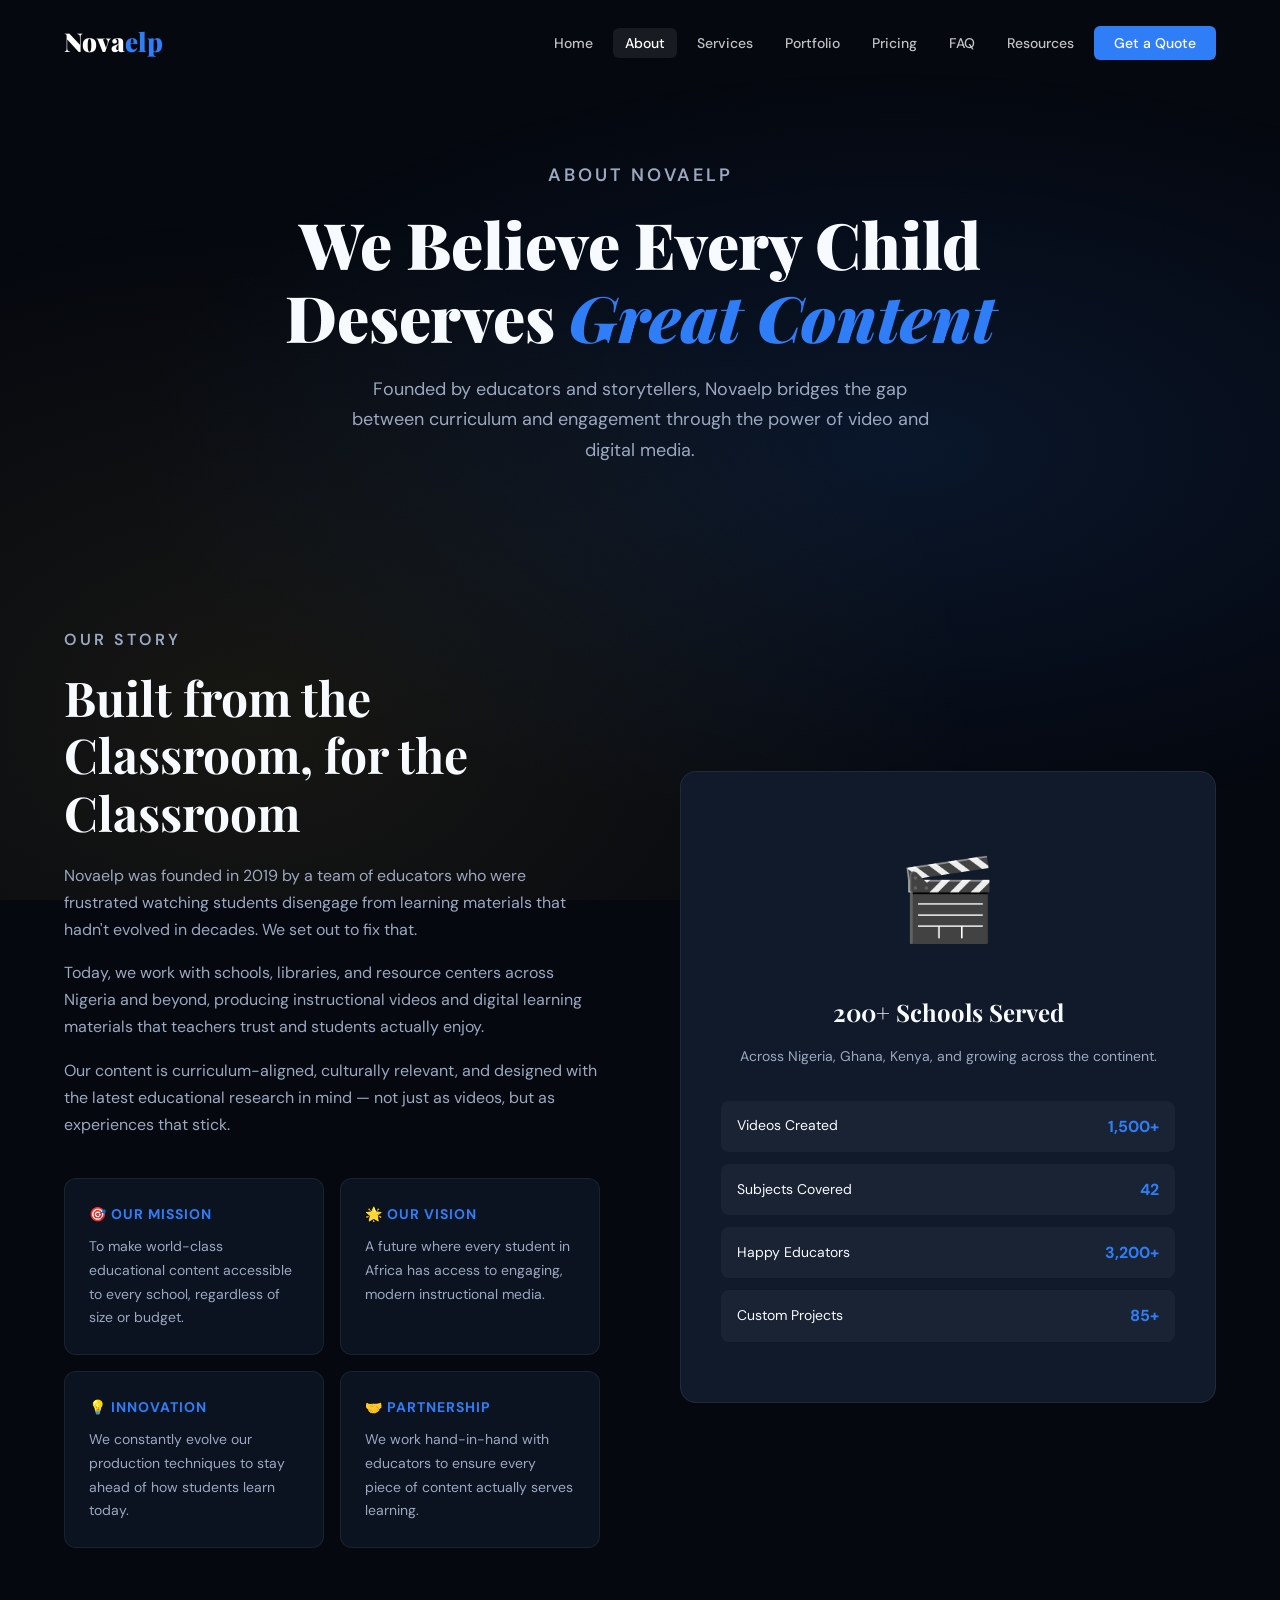
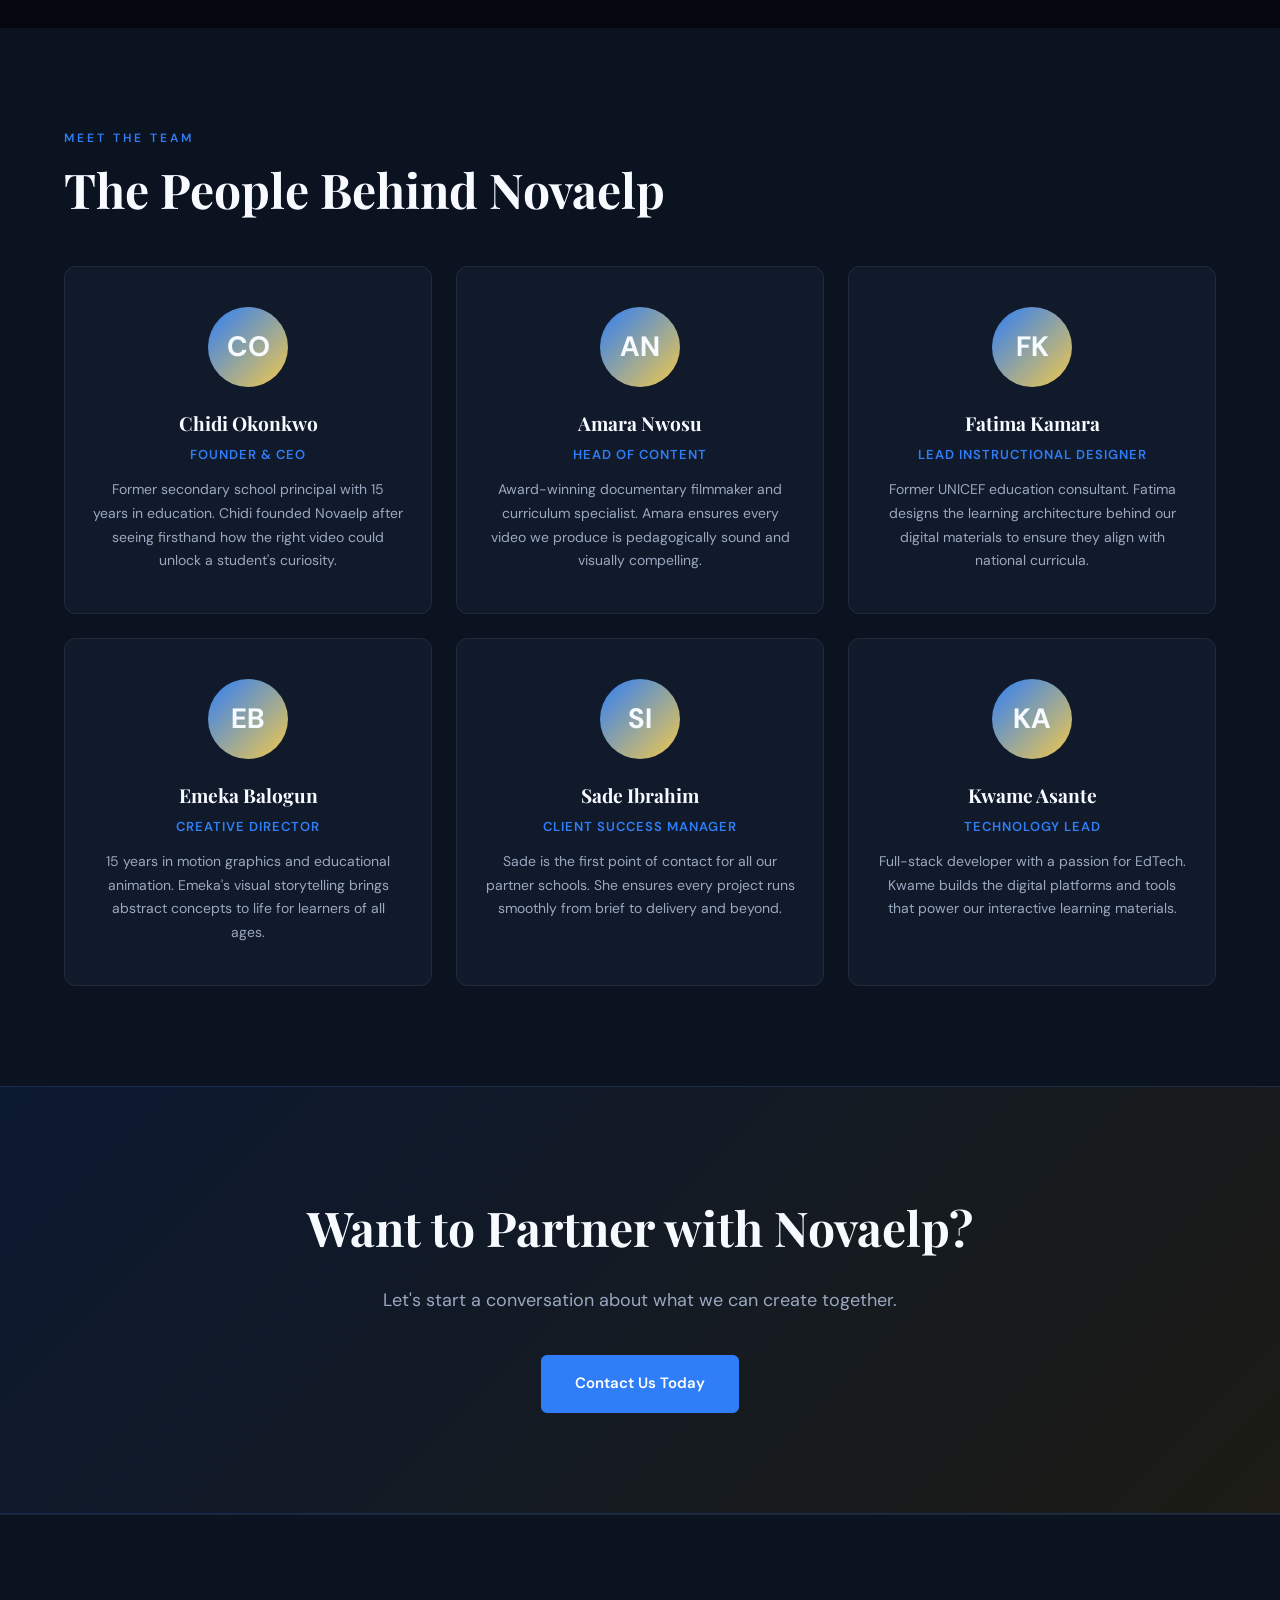
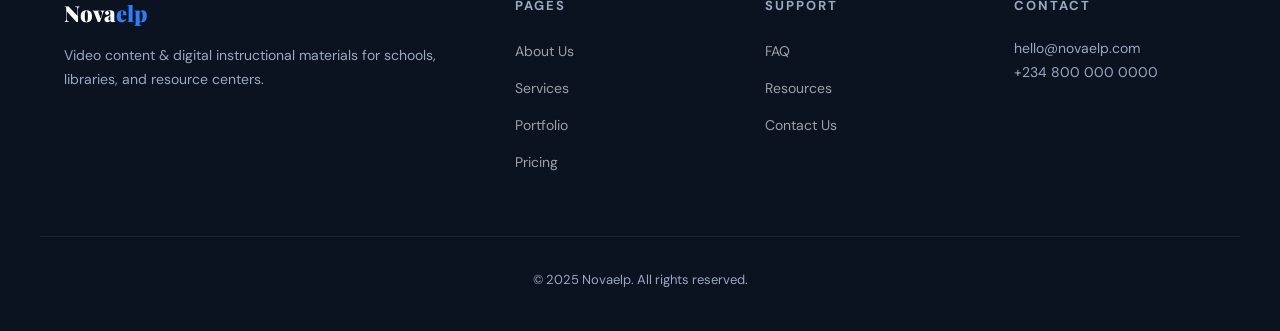
==== about.html @ c279f727 "first commit" ====
<!DOCTYPE html>
<html lang="en">
<head>
  <meta charset="UTF-8" />
  <meta name="viewport" content="width=device-width, initial-scale=1.0" />
  <title>About Us — Novaelp</title>
  <link rel="stylesheet" href="styles.css" />
  <link href="https://fonts.googleapis.com/css2?family=Playfair+Display:wght@700;900&family=DM+Sans:wght@300;400;500;600&display=swap" rel="stylesheet" />
</head>
<body>

<nav class="navbar" id="navbar">
  <div class="nav-inner">
    <a href="index.html" class="logo">Nova<span>elp</span></a>
    <button class="hamburger" id="hamburger"><span></span><span></span><span></span></button>
    <ul class="nav-links" id="navLinks">
      <li><a href="index.html">Home</a></li>
      <li><a href="about.html" class="active">About</a></li>
      <li><a href="services.html">Services</a></li>
      <li><a href="portfolio.html">Portfolio</a></li>
      <li><a href="pricing.html">Pricing</a></li>
      <li><a href="faq.html">FAQ</a></li>
      <li><a href="blog.html">Resources</a></li>
      <li><a href="contact.html" class="nav-cta">Get a Quote</a></li>
    </ul>
  </div>
</nav>

<div class="hero-bg"></div>

<section class="page-hero">
  <p class="section-label">About Novaelp</p>
  <h1>We Believe Every Child Deserves <em style="color:var(--primary);font-style:italic;">Great Content</em></h1>
  <p>Founded by educators and storytellers, Novaelp bridges the gap between curriculum and engagement through the power of video and digital media.</p>
</section>

<!-- MISSION & VISION -->
<section class="about-section">
  <div class="container">
    <div class="about-grid">
      <div>
        <p class="section-label">Our Story</p>
        <h2 class="section-title">Built from the Classroom, for the Classroom</h2>
        <p>Novaelp was founded in 2019 by a team of educators who were frustrated watching students disengage from learning materials that hadn't evolved in decades. We set out to fix that.</p>
        <p>Today, we work with schools, libraries, and resource centers across Nigeria and beyond, producing instructional videos and digital learning materials that teachers trust and students actually enjoy.</p>
        <p>Our content is curriculum-aligned, culturally relevant, and designed with the latest educational research in mind — not just as videos, but as experiences that stick.</p>

        <div class="values-grid">
          <div class="value-box">
            <h4>🎯 Our Mission</h4>
            <p>To make world-class educational content accessible to every school, regardless of size or budget.</p>
          </div>
          <div class="value-box">
            <h4>🌟 Our Vision</h4>
            <p>A future where every student in Africa has access to engaging, modern instructional media.</p>
          </div>
          <div class="value-box">
            <h4>💡 Innovation</h4>
            <p>We constantly evolve our production techniques to stay ahead of how students learn today.</p>
          </div>
          <div class="value-box">
            <h4>🤝 Partnership</h4>
            <p>We work hand-in-hand with educators to ensure every piece of content actually serves learning.</p>
          </div>
        </div>
      </div>

      <div class="visual-block">
        <div class="big-icon">🎬</div>
        <h3 style="font-family:var(--font-display);font-size:1.5rem;margin-bottom:12px;">200+ Schools Served</h3>
        <p style="color:var(--text-muted);font-size:14px;margin-bottom:32px;">Across Nigeria, Ghana, Kenya, and growing across the continent.</p>
        <div style="display:flex;flex-direction:column;gap:12px;text-align:left;">
          <div style="display:flex;justify-content:space-between;align-items:center;padding:12px 16px;background:rgba(255,255,255,0.04);border-radius:8px;">
            <span style="font-size:14px;">Videos Created</span>
            <strong style="color:var(--primary);">1,500+</strong>
          </div>
          <div style="display:flex;justify-content:space-between;align-items:center;padding:12px 16px;background:rgba(255,255,255,0.04);border-radius:8px;">
            <span style="font-size:14px;">Subjects Covered</span>
            <strong style="color:var(--primary);">42</strong>
          </div>
          <div style="display:flex;justify-content:space-between;align-items:center;padding:12px 16px;background:rgba(255,255,255,0.04);border-radius:8px;">
            <span style="font-size:14px;">Happy Educators</span>
            <strong style="color:var(--primary);">3,200+</strong>
          </div>
          <div style="display:flex;justify-content:space-between;align-items:center;padding:12px 16px;background:rgba(255,255,255,0.04);border-radius:8px;">
            <span style="font-size:14px;">Custom Projects</span>
            <strong style="color:var(--primary);">85+</strong>
          </div>
        </div>
      </div>
    </div>
  </div>
</section>

<!-- TEAM -->
<section class="team-section">
  <div class="container">
    <p class="section-label">Meet the Team</p>
    <h2 class="section-title">The People Behind Novaelp</h2>
    <div class="team-grid">
      <div class="team-card">
        <div class="team-avatar">CO</div>
        <h3>Chidi Okonkwo</h3>
        <div class="role">Founder & CEO</div>
        <p>Former secondary school principal with 15 years in education. Chidi founded Novaelp after seeing firsthand how the right video could unlock a student's curiosity.</p>
      </div>
      <div class="team-card">
        <div class="team-avatar">AN</div>
        <h3>Amara Nwosu</h3>
        <div class="role">Head of Content</div>
        <p>Award-winning documentary filmmaker and curriculum specialist. Amara ensures every video we produce is pedagogically sound and visually compelling.</p>
      </div>
      <div class="team-card">
        <div class="team-avatar">FK</div>
        <h3>Fatima Kamara</h3>
        <div class="role">Lead Instructional Designer</div>
        <p>Former UNICEF education consultant. Fatima designs the learning architecture behind our digital materials to ensure they align with national curricula.</p>
      </div>
      <div class="team-card">
        <div class="team-avatar">EB</div>
        <h3>Emeka Balogun</h3>
        <div class="role">Creative Director</div>
        <p>15 years in motion graphics and educational animation. Emeka's visual storytelling brings abstract concepts to life for learners of all ages.</p>
      </div>
      <div class="team-card">
        <div class="team-avatar">SI</div>
        <h3>Sade Ibrahim</h3>
        <div class="role">Client Success Manager</div>
        <p>Sade is the first point of contact for all our partner schools. She ensures every project runs smoothly from brief to delivery and beyond.</p>
      </div>
      <div class="team-card">
        <div class="team-avatar">KA</div>
        <h3>Kwame Asante</h3>
        <div class="role">Technology Lead</div>
        <p>Full-stack developer with a passion for EdTech. Kwame builds the digital platforms and tools that power our interactive learning materials.</p>
      </div>
    </div>
  </div>
</section>

<section class="cta-banner">
  <div class="container">
    <h2>Want to Partner with Novaelp?</h2>
    <p>Let's start a conversation about what we can create together.</p>
    <a href="contact.html" class="btn-primary">Contact Us Today</a>
  </div>
</section>

<footer class="footer">
  <div class="container footer-inner">
    <div>
      <a href="index.html" class="logo">Nova<span>elp</span></a>
      <p>Video content & digital instructional materials for schools, libraries, and resource centers.</p>
    </div>
    <div>
      <h4>Pages</h4>
      <ul>
        <li><a href="about.html">About Us</a></li>
        <li><a href="services.html">Services</a></li>
        <li><a href="portfolio.html">Portfolio</a></li>
        <li><a href="pricing.html">Pricing</a></li>
      </ul>
    </div>
    <div>
      <h4>Support</h4>
      <ul>
        <li><a href="faq.html">FAQ</a></li>
        <li><a href="blog.html">Resources</a></li>
        <li><a href="contact.html">Contact Us</a></li>
      </ul>
    </div>
    <div>
      <h4>Contact</h4>
      <p>hello@novaelp.com</p>
      <p>+234 800 000 0000</p>
    </div>
  </div>
  <p class="footer-copy">© 2025 Novaelp. All rights reserved.</p>
</footer>

<script src="main.js"></script>
</body>
</html>
---- styles.css ----
/* =============================================
   NOVAELP WEBSITE — MASTER STYLESHEET
   ============================================= */

/* --- CSS VARIABLES (Easy to customize) --- */
:root {
  --primary: #2F7EF7;
  --primary-dark: #1E5FC4;
  --accent: #F2C94C;
  --dark: #05080F;
  --dark2: #0B1220;
  --dark3: #111A2B;
  --text: #F7FAFF;
  --text-muted: #9AA8C0;
  --white: #FFFFFF;
  --font-display: 'Playfair Display', serif;
  --font-body: 'DM Sans', sans-serif;
  --radius: 12px;
  --shadow: 0 8px 32px rgba(0,0,0,0.35);
  --transition: all 0.3s cubic-bezier(0.4,0,0.2,1);
}

/* --- RESET & BASE --- */
*, *::before, *::after { box-sizing: border-box; margin: 0; padding: 0; }

html { scroll-behavior: smooth; }

body {
  background: var(--dark);
  color: var(--text);
  font-family: var(--font-body);
  font-size: 16px;
  line-height: 1.7;
  overflow-x: hidden;
}

img { max-width: 100%; display: block; }
a { text-decoration: none; color: inherit; }
ul { list-style: none; }

/* --- UTILITY --- */
.container { max-width: 1200px; margin: 0 auto; padding: 0 24px; }
.section-label {
  font-size: 12px;
  font-weight: 600;
  letter-spacing: 3px;
  text-transform: uppercase;
  color: var(--primary);
  margin-bottom: 12px;
}
.section-title {
  font-family: var(--font-display);
  font-size: clamp(2rem, 4vw, 3rem);
  font-weight: 700;
  line-height: 1.2;
  margin-bottom: 48px;
}

/* --- BUTTONS --- */
.btn-primary {
  display: inline-block;
  background: var(--primary);
  color: var(--white);
  padding: 14px 32px;
  border-radius: 6px;
  font-weight: 600;
  font-size: 15px;
  transition: var(--transition);
  border: 2px solid var(--primary);
  cursor: pointer;
}
.btn-primary:hover {
  background: var(--primary-dark);
  border-color: var(--primary-dark);
  transform: translateY(-2px);
  box-shadow: 0 8px 24px rgba(47,126,247,0.35);
}
.btn-outline {
  display: inline-block;
  background: transparent;
  color: var(--white);
  padding: 14px 32px;
  border-radius: 6px;
  font-weight: 600;
  font-size: 15px;
  border: 2px solid rgba(255,255,255,0.3);
  transition: var(--transition);
  cursor: pointer;
}
.btn-outline:hover {
  border-color: var(--white);
  background: rgba(255,255,255,0.08);
  transform: translateY(-2px);
}

/* =============================================
   NAVBAR
   ============================================= */
.navbar {
  position: fixed;
  top: 0; left: 0; right: 0;
  z-index: 1000;
  padding: 20px 0;
  transition: var(--transition);
}
.navbar.scrolled {
  background: rgba(5,8,15,0.95);
  backdrop-filter: blur(12px);
  padding: 12px 0;
  box-shadow: 0 2px 24px rgba(0,0,0,0.5);
}
.nav-inner {
  max-width: 1200px;
  margin: 0 auto;
  padding: 0 24px;
  display: flex;
  align-items: center;
  justify-content: space-between;
}
.logo {
  font-family: var(--font-display);
  font-size: 26px;
  font-weight: 900;
  color: var(--white);
}
.logo span { color: var(--primary); }
.nav-links {
  display: flex;
  align-items: center;
  gap: 8px;
}
.nav-links a {
  color: rgba(255,255,255,0.75);
  font-size: 14px;
  font-weight: 500;
  padding: 6px 12px;
  border-radius: 6px;
  transition: var(--transition);
}
.nav-links a:hover, .nav-links a.active {
  color: var(--white);
  background: rgba(255,255,255,0.08);
}
.nav-cta {
  background: var(--primary) !important;
  color: var(--white) !important;
  padding: 8px 20px !important;
}
.nav-cta:hover { background: var(--primary-dark) !important; }

.hamburger {
  display: none;
  flex-direction: column;
  gap: 5px;
  background: none;
  border: none;
  cursor: pointer;
  padding: 4px;
}
.hamburger span {
  display: block;
  width: 24px;
  height: 2px;
  background: var(--white);
  transition: var(--transition);
}

/* =============================================
   HERO
   ============================================= */
.hero {
  min-height: 100vh;
  display: flex;
  align-items: center;
  padding: 120px 24px 80px;
  max-width: 1200px;
  margin: 0 auto;
  gap: 60px;
  position: relative;
}
.hero-bg {
  position: fixed;
  top: 0; left: 0;
  width: 100%; height: 100%;
  background: radial-gradient(ellipse at 70% 50%, rgba(47,126,247,0.12) 0%, transparent 60%),
              radial-gradient(ellipse at 20% 80%, rgba(242,201,76,0.08) 0%, transparent 50%);
  pointer-events: none;
  z-index: -1;
}
.hero-content { flex: 1; max-width: 600px; }
.hero-tag {
  display: inline-block;
  background: rgba(47,126,247,0.15);
  color: var(--primary);
  border: 1px solid rgba(47,126,247,0.3);
  padding: 6px 16px;
  border-radius: 100px;
  font-size: 13px;
  font-weight: 600;
  letter-spacing: 1px;
  margin-bottom: 24px;
}
.hero-title {
  font-family: var(--font-display);
  font-size: clamp(3rem, 6vw, 5rem);
  font-weight: 900;
  line-height: 1.1;
  margin-bottom: 24px;
}
.hero-title em {
  font-style: italic;
  color: var(--primary);
}
.hero-sub {
  color: rgba(237,237,237,0.7);
  font-size: 18px;
  line-height: 1.7;
  margin-bottom: 40px;
  max-width: 480px;
}
.hero-actions {
  display: flex;
  gap: 16px;
  flex-wrap: wrap;
  margin-bottom: 60px;
}
.hero-stats {
  display: flex;
  gap: 40px;
  border-top: 1px solid rgba(255,255,255,0.1);
  padding-top: 32px;
}
.stat strong {
  display: block;
  font-family: var(--font-display);
  font-size: 2rem;
  color: var(--primary);
}
.stat span {
  font-size: 13px;
  color: var(--text-muted);
}

.hero-visual {
  flex: 1;
  position: relative;
  height: 480px;
  max-width: 440px;
}
.hero-card {
  position: absolute;
  background: var(--dark3);
  border: 1px solid rgba(255,255,255,0.08);
  border-radius: var(--radius);
  padding: 28px 24px;
  display: flex;
  align-items: center;
  gap: 16px;
  box-shadow: var(--shadow);
  transition: var(--transition);
  cursor: pointer;
}
.hero-card:hover {
  border-color: var(--primary);
  transform: scale(1.03);
}
.hero-card p { font-weight: 600; font-size: 15px; }
.play-icon {
  width: 48px; height: 48px;
  background: var(--primary);
  border-radius: 50%;
  display: flex; align-items: center; justify-content: center;
  font-size: 16px;
  flex-shrink: 0;
}
.card1 { top: 30px; left: 0; width: 220px; }
.card2 { top: 180px; right: 0; width: 220px; }
.card3 { bottom: 40px; left: 60px; width: 220px; }

/* =============================================
   CLIENTS
   ============================================= */
.clients {
  padding: 48px 24px;
  border-top: 1px solid rgba(255,255,255,0.07);
  border-bottom: 1px solid rgba(255,255,255,0.07);
  text-align: center;
}
.clients .section-label { margin-bottom: 24px; }
.client-logos {
  display: flex;
  flex-wrap: wrap;
  justify-content: center;
  gap: 16px;
}
.logo-item {
  padding: 10px 20px;
  background: var(--dark2);
  border: 1px solid rgba(255,255,255,0.08);
  border-radius: 8px;
  font-size: 14px;
  font-weight: 500;
  color: var(--text-muted);
  transition: var(--transition);
}
.logo-item:hover { color: var(--text); border-color: var(--primary); }

/* =============================================
   WHAT WE DO
   ============================================= */
.what-we-do {
  padding: 100px 0;
}
.service-grid {
  display: grid;
  grid-template-columns: repeat(3, 1fr);
  gap: 24px;
}
.service-card {
  background: var(--dark2);
  border: 1px solid rgba(255,255,255,0.07);
  border-radius: var(--radius);
  padding: 40px 32px;
  transition: var(--transition);
}
.service-card:hover {
  border-color: var(--primary);
  transform: translateY(-6px);
  box-shadow: 0 20px 40px rgba(0,0,0,0.4);
}
.service-icon { font-size: 40px; margin-bottom: 20px; }
.service-card h3 {
  font-family: var(--font-display);
  font-size: 1.3rem;
  margin-bottom: 12px;
}
.service-card p { color: var(--text-muted); font-size: 15px; margin-bottom: 20px; }
.card-link {
  color: var(--primary);
  font-weight: 600;
  font-size: 14px;
  transition: var(--transition);
}
.card-link:hover { letter-spacing: 0.5px; }

/* =============================================
   TESTIMONIALS
   ============================================= */
.testimonials {
  padding: 100px 0;
  background: var(--dark2);
}
.testimonial-track {
  display: grid;
  grid-template-columns: repeat(3, 1fr);
  gap: 24px;
}
.testimonial-card {
  background: var(--dark3);
  border: 1px solid rgba(255,255,255,0.07);
  border-radius: var(--radius);
  padding: 36px 32px;
}
.quote {
  font-size: 15px;
  line-height: 1.8;
  color: rgba(237,237,237,0.85);
  font-style: italic;
  margin-bottom: 28px;
}
.testimonial-author {
  display: flex;
  align-items: center;
  gap: 16px;
}
.avatar {
  width: 48px; height: 48px;
  background: var(--primary);
  border-radius: 50%;
  display: flex; align-items: center; justify-content: center;
  font-weight: 700;
  font-size: 13px;
  flex-shrink: 0;
}
.testimonial-author strong { display: block; font-size: 15px; }
.testimonial-author span { font-size: 13px; color: var(--text-muted); }
.testimonial-dots {
  display: flex;
  justify-content: center;
  gap: 8px;
  margin-top: 36px;
}
.dot {
  width: 8px; height: 8px;
  background: rgba(255,255,255,0.2);
  border-radius: 50%;
  cursor: pointer;
  transition: var(--transition);
}
.dot.active { background: var(--primary); width: 24px; border-radius: 4px; }

/* =============================================
   CTA BANNER
   ============================================= */
.cta-banner {
  padding: 100px 0;
  text-align: center;
  background: linear-gradient(135deg, rgba(47,126,247,0.15) 0%, rgba(242,201,76,0.1) 100%);
  border-top: 1px solid rgba(47,126,247,0.2);
  border-bottom: 1px solid rgba(47,126,247,0.2);
}
.cta-banner h2 {
  font-family: var(--font-display);
  font-size: clamp(2rem, 4vw, 3rem);
  margin-bottom: 16px;
}
.cta-banner p {
  color: var(--text-muted);
  font-size: 18px;
  margin-bottom: 40px;
}

/* =============================================
   FOOTER
   ============================================= */
.footer {
  background: var(--dark2);
  border-top: 1px solid rgba(255,255,255,0.08);
  padding: 80px 0 40px;
}
.footer-inner {
  display: grid;
  grid-template-columns: 2fr 1fr 1fr 1fr;
  gap: 48px;
  margin-bottom: 60px;
}
.footer-inner .logo { font-size: 22px; margin-bottom: 12px; display: inline-block; }
.footer-inner > div > p { color: var(--text-muted); font-size: 14px; line-height: 1.7; }
.footer h4 {
  font-size: 13px;
  font-weight: 700;
  letter-spacing: 2px;
  text-transform: uppercase;
  color: var(--text-muted);
  margin-bottom: 20px;
}
.footer ul { display: flex; flex-direction: column; gap: 10px; }
.footer ul a {
  color: rgba(237,237,237,0.65);
  font-size: 14px;
  transition: var(--transition);
}
.footer ul a:hover { color: var(--white); padding-left: 4px; }
.footer-copy {
  border-top: 1px solid rgba(255,255,255,0.08);
  padding-top: 32px;
  text-align: center;
  color: var(--text-muted);
  font-size: 13px;
  max-width: 1200px;
  margin: 0 auto;
  padding-left: 24px;
  padding-right: 24px;
}

/* =============================================
   PAGE HERO (for inner pages)
   ============================================= */
.page-hero {
  padding: 160px 24px 80px;
  text-align: center;
  max-width: 800px;
  margin: 0 auto;
}
.page-hero .section-label { margin-bottom: 16px; }
.page-hero h1 {
  font-family: var(--font-display);
  font-size: clamp(2.5rem, 5vw, 4rem);
  font-weight: 900;
  margin-bottom: 20px;
  line-height: 1.15;
}
.page-hero p {
  color: var(--text-muted);
  font-size: 18px;
  max-width: 600px;
  margin: 0 auto;
}

/* =============================================
   ABOUT PAGE
   ============================================= */
.about-section {
  padding: 80px 0;
}
.about-grid {
  display: grid;
  grid-template-columns: 1fr 1fr;
  gap: 80px;
  align-items: center;
}
.about-grid .section-title { margin-bottom: 20px; }
.about-grid p { color: var(--text-muted); font-size: 16px; margin-bottom: 16px; }

.values-grid {
  display: grid;
  grid-template-columns: repeat(2, 1fr);
  gap: 16px;
  margin-top: 40px;
}
.value-box {
  background: var(--dark2);
  border: 1px solid rgba(255,255,255,0.07);
  border-radius: var(--radius);
  padding: 24px;
}
.value-box h4 {
  font-size: 14px;
  font-weight: 700;
  color: var(--primary);
  margin-bottom: 8px;
  text-transform: uppercase;
  letter-spacing: 1px;
}
.value-box p { font-size: 14px; color: var(--text-muted); margin: 0; }

.visual-block {
  background: var(--dark3);
  border: 1px solid rgba(255,255,255,0.07);
  border-radius: 16px;
  padding: 60px 40px;
  text-align: center;
}
.big-icon { font-size: 80px; margin-bottom: 24px; }

.team-section {
  padding: 100px 0;
  background: var(--dark2);
}
.team-grid {
  display: grid;
  grid-template-columns: repeat(3, 1fr);
  gap: 24px;
}
.team-card {
  background: var(--dark3);
  border: 1px solid rgba(255,255,255,0.07);
  border-radius: var(--radius);
  padding: 40px 28px;
  text-align: center;
  transition: var(--transition);
  position: relative;
  overflow: hidden;
}
.team-card::before {
  content: '';
  position: absolute;
  top: 0; left: 0; right: 0;
  height: 3px;
  background: var(--primary);
  transform: scaleX(0);
  transition: var(--transition);
}
.team-card:hover { transform: translateY(-8px); border-color: rgba(47,126,247,0.3); }
.team-card:hover::before { transform: scaleX(1); }
.team-avatar {
  width: 80px; height: 80px;
  background: linear-gradient(135deg, var(--primary), var(--accent));
  border-radius: 50%;
  display: flex; align-items: center; justify-content: center;
  font-size: 28px;
  font-weight: 700;
  margin: 0 auto 20px;
}
.team-card h3 { font-family: var(--font-display); font-size: 1.2rem; margin-bottom: 4px; }
.team-card .role { color: var(--primary); font-size: 13px; font-weight: 600; letter-spacing: 1px; text-transform: uppercase; margin-bottom: 12px; }
.team-card p { color: var(--text-muted); font-size: 14px; }

/* =============================================
   SERVICES PAGE
   ============================================= */
.services-page { padding: 80px 0; }
.services-tabs { display: flex; gap: 8px; margin-bottom: 48px; flex-wrap: wrap; }
.tab-btn {
  padding: 10px 24px;
  border-radius: 100px;
  border: 2px solid rgba(255,255,255,0.1);
  background: transparent;
  color: var(--text-muted);
  font-family: var(--font-body);
  font-size: 14px;
  font-weight: 600;
  cursor: pointer;
  transition: var(--transition);
}
.tab-btn.active, .tab-btn:hover {
  border-color: var(--primary);
  color: var(--white);
  background: rgba(47,126,247,0.12);
}
.tab-panel { display: none; }
.tab-panel.active { display: grid; grid-template-columns: 1fr 1fr; gap: 60px; align-items: start; }
.service-detail h2 { font-family: var(--font-display); font-size: 2rem; margin-bottom: 16px; }
.service-detail p { color: var(--text-muted); margin-bottom: 16px; }
.service-detail ul { margin-top: 16px; display: flex; flex-direction: column; gap: 12px; }
.service-detail ul li {
  display: flex;
  align-items: flex-start;
  gap: 12px;
  color: var(--text-muted);
  font-size: 15px;
}
.service-detail ul li::before {
  content: '✓';
  color: var(--primary);
  font-weight: 700;
  flex-shrink: 0;
  margin-top: 2px;
}
.service-visual {
  background: var(--dark2);
  border: 1px solid rgba(255,255,255,0.07);
  border-radius: var(--radius);
  padding: 60px 40px;
  text-align: center;
  position: sticky;
  top: 100px;
}
.service-visual .big-icon { font-size: 64px; margin-bottom: 20px; }
.service-visual h3 { font-family: var(--font-display); font-size: 1.5rem; margin-bottom: 12px; }
.service-visual p { color: var(--text-muted); font-size: 14px; margin-bottom: 24px; }

/* =============================================
   PORTFOLIO PAGE
   ============================================= */
.portfolio-page { padding: 80px 0; }
.filter-bar { display: flex; gap: 8px; flex-wrap: wrap; margin-bottom: 48px; }
.filter-btn {
  padding: 8px 20px;
  border-radius: 100px;
  border: 1.5px solid rgba(255,255,255,0.12);
  background: transparent;
  color: var(--text-muted);
  font-family: var(--font-body);
  font-size: 13px;
  font-weight: 600;
  cursor: pointer;
  transition: var(--transition);
}
.filter-btn.active, .filter-btn:hover {
  border-color: var(--primary);
  color: var(--white);
  background: rgba(47,126,247,0.1);
}
.portfolio-grid {
  display: grid;
  grid-template-columns: repeat(3, 1fr);
  gap: 24px;
}
.portfolio-item {
  background: var(--dark2);
  border: 1px solid rgba(255,255,255,0.07);
  border-radius: var(--radius);
  overflow: hidden;
  transition: var(--transition);
}
.portfolio-item:hover { transform: translateY(-6px); box-shadow: 0 20px 40px rgba(0,0,0,0.5); }
.portfolio-thumb {
  position: relative;
  background: var(--dark3);
  height: 200px;
  display: flex; align-items: center; justify-content: center;
  font-size: 48px;
}
.play-overlay {
  position: absolute;
  inset: 0;
  background: rgba(47,126,247,0.85);
  display: flex; align-items: center; justify-content: center;
  font-size: 32px;
  opacity: 0;
  transition: var(--transition);
  cursor: pointer;
}
.portfolio-item:hover .play-overlay { opacity: 1; }
.portfolio-info { padding: 20px; }
.portfolio-tag {
  display: inline-block;
  background: rgba(47,126,247,0.15);
  color: var(--primary);
  padding: 3px 10px;
  border-radius: 4px;
  font-size: 11px;
  font-weight: 700;
  text-transform: uppercase;
  letter-spacing: 1px;
  margin-bottom: 8px;
}
.portfolio-info h3 { font-size: 16px; font-weight: 600; margin-bottom: 6px; }
.portfolio-info p { font-size: 13px; color: var(--text-muted); }

/* VIDEO MODAL */
.modal-overlay {
  position: fixed;
  inset: 0;
  background: rgba(0,0,0,0.85);
  z-index: 2000;
  display: none;
  align-items: center;
  justify-content: center;
  padding: 24px;
  backdrop-filter: blur(8px);
}
.modal-overlay.open { display: flex; }
.modal-box {
  background: var(--dark2);
  border: 1px solid rgba(255,255,255,0.1);
  border-radius: 16px;
  padding: 40px;
  max-width: 680px;
  width: 100%;
  position: relative;
  animation: modalIn 0.3s ease;
}
@keyframes modalIn {
  from { opacity: 0; transform: scale(0.92) translateY(20px); }
  to { opacity: 1; transform: scale(1) translateY(0); }
}
.modal-close {
  position: absolute;
  top: 16px; right: 20px;
  background: none; border: none;
  font-size: 28px;
  cursor: pointer;
  color: var(--text-muted);
  transition: var(--transition);
  line-height: 1;
}
.modal-close:hover { color: var(--white); }
.modal-box h2 { font-family: var(--font-display); font-size: 1.8rem; margin-bottom: 8px; }
.modal-box p { color: var(--text-muted); margin-bottom: 24px; }
.video-placeholder {
  background: var(--dark3);
  border-radius: 10px;
  height: 280px;
  display: flex; flex-direction: column; align-items: center; justify-content: center;
  gap: 16px;
  font-size: 48px;
  color: var(--text-muted);
}
.video-placeholder span { font-size: 15px; }

/* =============================================
   PRICING PAGE
   ============================================= */
.pricing-page { padding: 80px 0; }
.pricing-grid {
  display: grid;
  grid-template-columns: repeat(3, 1fr);
  gap: 24px;
  align-items: start;
}
.pricing-card {
  background: var(--dark2);
  border: 2px solid rgba(255,255,255,0.08);
  border-radius: 16px;
  padding: 40px 32px;
  transition: var(--transition);
  position: relative;
}
.pricing-card.featured {
  border-color: var(--primary);
  background: var(--dark3);
}
.featured-badge {
  position: absolute;
  top: -14px; left: 50%;
  transform: translateX(-50%);
  background: var(--primary);
  color: var(--white);
  padding: 4px 20px;
  border-radius: 100px;
  font-size: 12px;
  font-weight: 700;
  letter-spacing: 1px;
  text-transform: uppercase;
  white-space: nowrap;
}
.pricing-card h3 { font-family: var(--font-display); font-size: 1.4rem; margin-bottom: 8px; }
.pricing-card .plan-desc { color: var(--text-muted); font-size: 14px; margin-bottom: 28px; }
.price {
  display: flex;
  align-items: flex-end;
  gap: 4px;
  margin-bottom: 28px;
}
.price .amount {
  font-family: var(--font-display);
  font-size: 3.5rem;
  font-weight: 900;
  line-height: 1;
  color: var(--white);
}
.price .currency {
  font-size: 1.2rem;
  color: var(--text-muted);
  margin-bottom: 8px;
}
.price .period {
  font-size: 13px;
  color: var(--text-muted);
  margin-bottom: 8px;
}
.price-divider {
  border: none;
  border-top: 1px solid rgba(255,255,255,0.08);
  margin: 24px 0;
}
.pricing-features { display: flex; flex-direction: column; gap: 12px; margin-bottom: 32px; }
.pricing-features li {
  display: flex;
  align-items: flex-start;
  gap: 10px;
  font-size: 14px;
  color: rgba(237,237,237,0.8);
}
.pricing-features li::before { content: '✓'; color: var(--primary); font-weight: 700; flex-shrink: 0; }
.pricing-features li.off { color: var(--text-muted); text-decoration: line-through; }
.pricing-features li.off::before { content: '✕'; color: var(--text-muted); }
.pricing-card .btn-primary,
.pricing-card .btn-outline { display: block; text-align: center; width: 100%; }

/* =============================================
   CONTACT PAGE
   ============================================= */
.contact-page { padding: 80px 0; }
.contact-grid {
  display: grid;
  grid-template-columns: 1fr 1fr;
  gap: 80px;
}
.contact-info h2 { font-family: var(--font-display); font-size: 2rem; margin-bottom: 16px; }
.contact-info > p { color: var(--text-muted); margin-bottom: 40px; font-size: 16px; }
.contact-item {
  display: flex;
  gap: 16px;
  align-items: flex-start;
  margin-bottom: 28px;
}
.contact-item .icon {
  width: 48px; height: 48px;
  background: rgba(47,126,247,0.15);
  border-radius: 10px;
  display: flex; align-items: center; justify-content: center;
  font-size: 20px;
  flex-shrink: 0;
}
.contact-item strong { display: block; font-size: 14px; font-weight: 700; margin-bottom: 4px; }
.contact-item span { font-size: 14px; color: var(--text-muted); }

.contact-form {
  background: var(--dark2);
  border: 1px solid rgba(255,255,255,0.08);
  border-radius: 16px;
  padding: 48px 40px;
}
.contact-form h3 { font-family: var(--font-display); font-size: 1.8rem; margin-bottom: 32px; }
.form-group { margin-bottom: 24px; }
.form-group label {
  display: block;
  font-size: 13px;
  font-weight: 700;
  text-transform: uppercase;
  letter-spacing: 1px;
  color: var(--text-muted);
  margin-bottom: 8px;
}
.form-group input,
.form-group select,
.form-group textarea {
  width: 100%;
  background: var(--dark3);
  border: 1.5px solid rgba(255,255,255,0.1);
  border-radius: 8px;
  padding: 14px 16px;
  color: var(--white);
  font-family: var(--font-body);
  font-size: 15px;
  transition: var(--transition);
  outline: none;
}
.form-group input:focus,
.form-group select:focus,
.form-group textarea:focus {
  border-color: var(--primary);
  box-shadow: 0 0 0 3px rgba(47,126,247,0.15);
}
.form-group textarea { min-height: 120px; resize: vertical; }
.form-group select option { background: var(--dark3); }
.form-error { font-size: 12px; color: #F2C94C; margin-top: 6px; display: none; }
.form-error.show { display: block; }
.form-success {
  background: rgba(47,126,247,0.12);
  border: 1px solid rgba(47,126,247,0.3);
  border-radius: 10px;
  padding: 20px 24px;
  color: #2F7EF7;
  font-weight: 600;
  display: none;
  margin-top: 20px;
}
.form-success.show { display: block; }

/* =============================================
   FAQ PAGE
   ============================================= */
.faq-page { padding: 80px 0; max-width: 780px; margin: 0 auto; padding-left: 24px; padding-right: 24px; }
.faq-item {
  border-bottom: 1px solid rgba(255,255,255,0.08);
  overflow: hidden;
}
.faq-question {
  display: flex;
  justify-content: space-between;
  align-items: center;
  padding: 24px 0;
  cursor: pointer;
  font-weight: 600;
  font-size: 16px;
  gap: 20px;
  transition: var(--transition);
}
.faq-question:hover { color: var(--primary); }
.faq-icon {
  width: 28px; height: 28px;
  background: rgba(255,255,255,0.06);
  border-radius: 50%;
  display: flex; align-items: center; justify-content: center;
  font-size: 18px;
  flex-shrink: 0;
  transition: var(--transition);
}
.faq-item.open .faq-icon { background: var(--primary); transform: rotate(45deg); }
.faq-answer {
  max-height: 0;
  overflow: hidden;
  transition: max-height 0.4s ease;
}
.faq-answer-inner {
  padding: 0 0 24px;
  color: var(--text-muted);
  font-size: 15px;
  line-height: 1.8;
}
.faq-item.open .faq-answer { max-height: 400px; }

/* =============================================
   BLOG PAGE
   ============================================= */
.blog-page { padding: 80px 0; }
.blog-search-bar {
  position: relative;
  max-width: 480px;
  margin-bottom: 40px;
}
.blog-search-bar input {
  width: 100%;
  background: var(--dark2);
  border: 1.5px solid rgba(255,255,255,0.1);
  border-radius: 10px;
  padding: 14px 48px 14px 18px;
  color: var(--white);
  font-family: var(--font-body);
  font-size: 15px;
  outline: none;
  transition: var(--transition);
}
.blog-search-bar input:focus { border-color: var(--primary); }
.blog-search-bar .search-icon {
  position: absolute;
  right: 16px; top: 50%;
  transform: translateY(-50%);
  color: var(--text-muted);
}
.blog-filters { display: flex; gap: 8px; flex-wrap: wrap; margin-bottom: 48px; }
.blog-grid {
  display: grid;
  grid-template-columns: repeat(3, 1fr);
  gap: 24px;
}
.blog-card {
  background: var(--dark2);
  border: 1px solid rgba(255,255,255,0.07);
  border-radius: var(--radius);
  overflow: hidden;
  transition: var(--transition);
}
.blog-card:hover { transform: translateY(-6px); border-color: rgba(47,126,247,0.3); }
.blog-thumb {
  height: 180px;
  background: var(--dark3);
  display: flex; align-items: center; justify-content: center;
  font-size: 48px;
}
.blog-content { padding: 24px; }
.blog-meta {
  display: flex;
  gap: 12px;
  align-items: center;
  margin-bottom: 12px;
}
.blog-cat {
  background: rgba(47,126,247,0.15);
  color: var(--primary);
  padding: 3px 10px;
  border-radius: 4px;
  font-size: 11px;
  font-weight: 700;
  text-transform: uppercase;
  letter-spacing: 1px;
}
.blog-date { font-size: 12px; color: var(--text-muted); }
.blog-card h3 { font-size: 16px; font-weight: 700; margin-bottom: 8px; line-height: 1.4; }
.blog-card p { font-size: 13px; color: var(--text-muted); line-height: 1.6; }
.no-results {
  grid-column: 1/-1;
  text-align: center;
  padding: 80px;
  color: var(--text-muted);
  font-size: 18px;
  display: none;
}

/* =============================================
   RESPONSIVE
   ============================================= */
@media (max-width: 1024px) {
  .hero { flex-direction: column; padding-top: 140px; }
  .hero-visual { display: none; }
  .service-grid { grid-template-columns: 1fr 1fr; }
  .testimonial-track { grid-template-columns: 1fr; }
  .testimonial-card:not(:first-child) { display: none; }
  .footer-inner { grid-template-columns: 1fr 1fr; }
  .team-grid { grid-template-columns: 1fr 1fr; }
  .portfolio-grid { grid-template-columns: 1fr 1fr; }
  .pricing-grid { grid-template-columns: 1fr; max-width: 480px; margin: 0 auto; }
  .contact-grid { grid-template-columns: 1fr; }
  .tab-panel.active { grid-template-columns: 1fr; }
  .blog-grid { grid-template-columns: 1fr 1fr; }
  .about-grid { grid-template-columns: 1fr; }
}

@media (max-width: 768px) {
  .hamburger { display: flex; }
  .nav-links {
    display: none;
    position: fixed;
    top: 0; left: 0; right: 0;
    background: var(--dark2);
    flex-direction: column;
    padding: 80px 24px 40px;
    gap: 4px;
    z-index: 999;
    border-bottom: 1px solid rgba(255,255,255,0.1);
  }
  .nav-links.open { display: flex; }
  .nav-links a { font-size: 16px; padding: 10px 16px; }
  .service-grid { grid-template-columns: 1fr; }
  .hero-stats { gap: 24px; }
  .team-grid { grid-template-columns: 1fr; }
  .portfolio-grid { grid-template-columns: 1fr; }
  .blog-grid { grid-template-columns: 1fr; }
  .footer-inner { grid-template-columns: 1fr; gap: 32px; }
  .contact-form { padding: 32px 24px; }
  .values-grid { grid-template-columns: 1fr; }
}
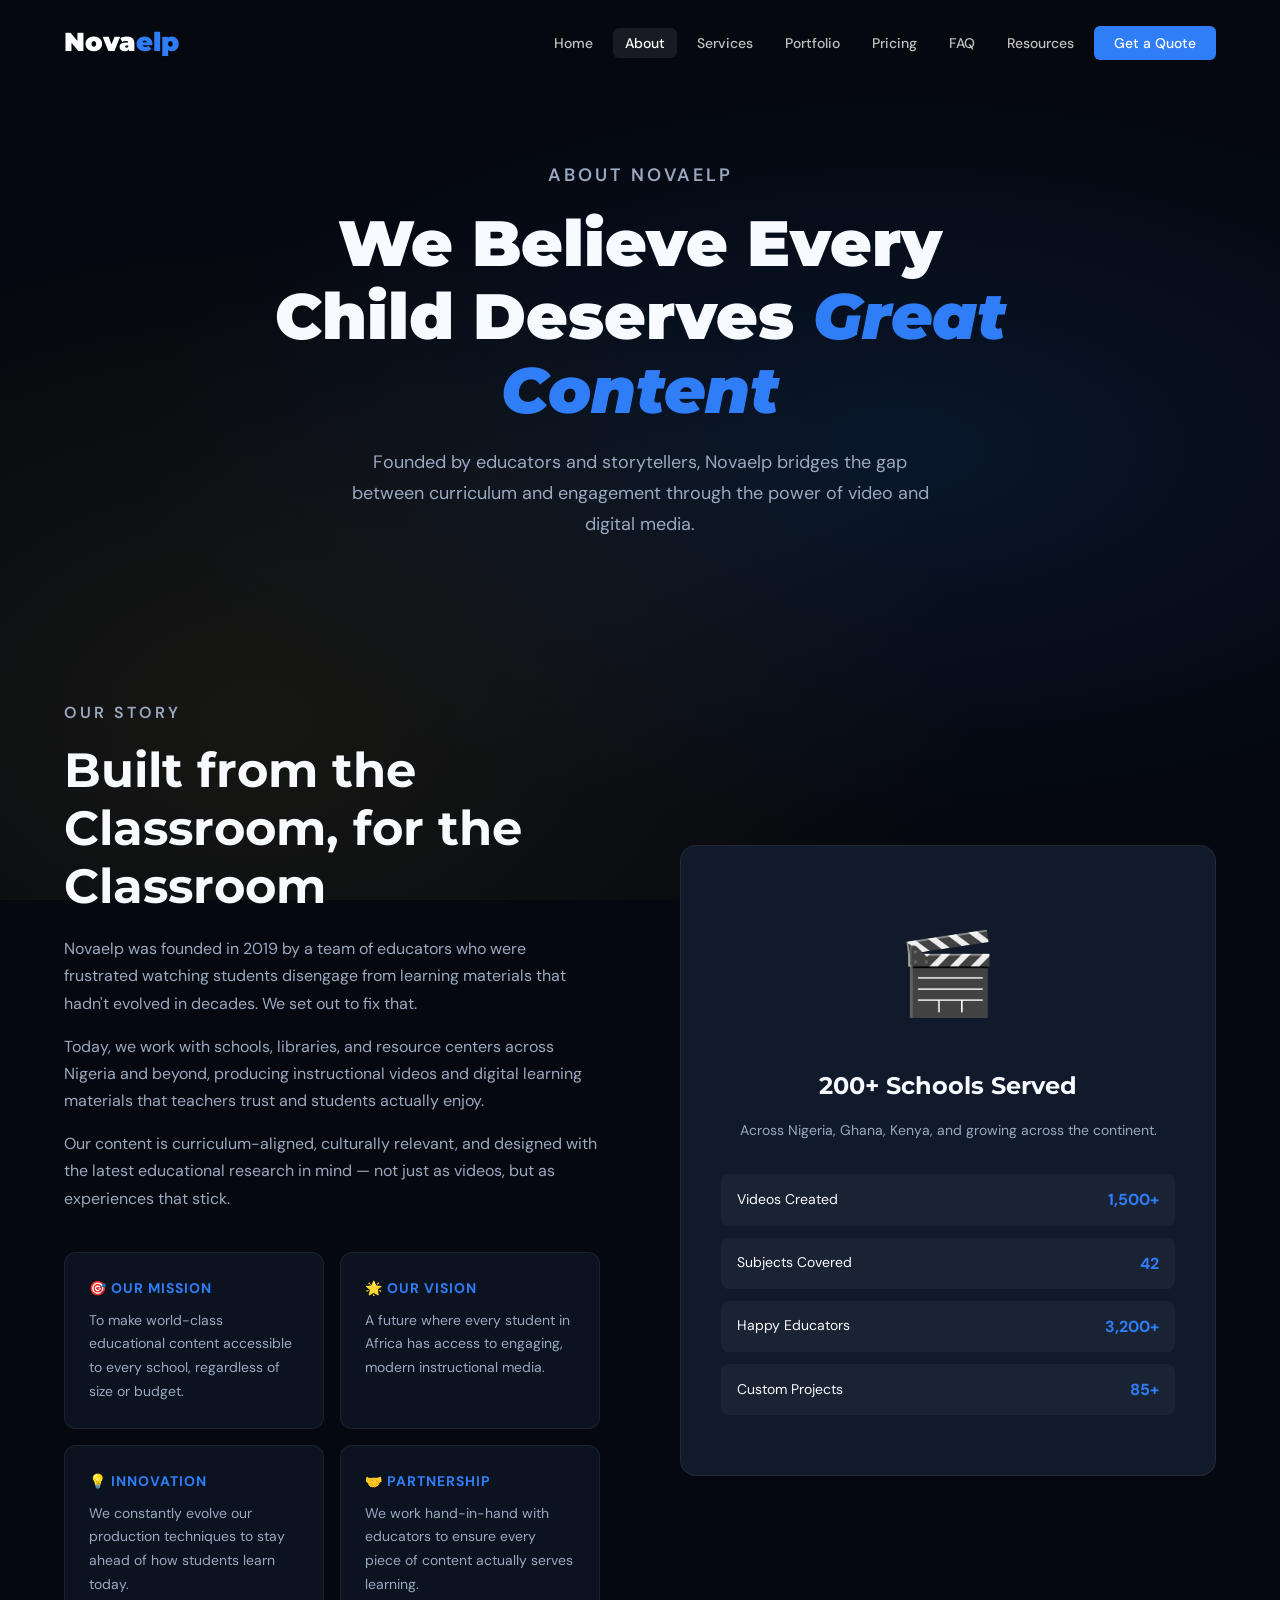
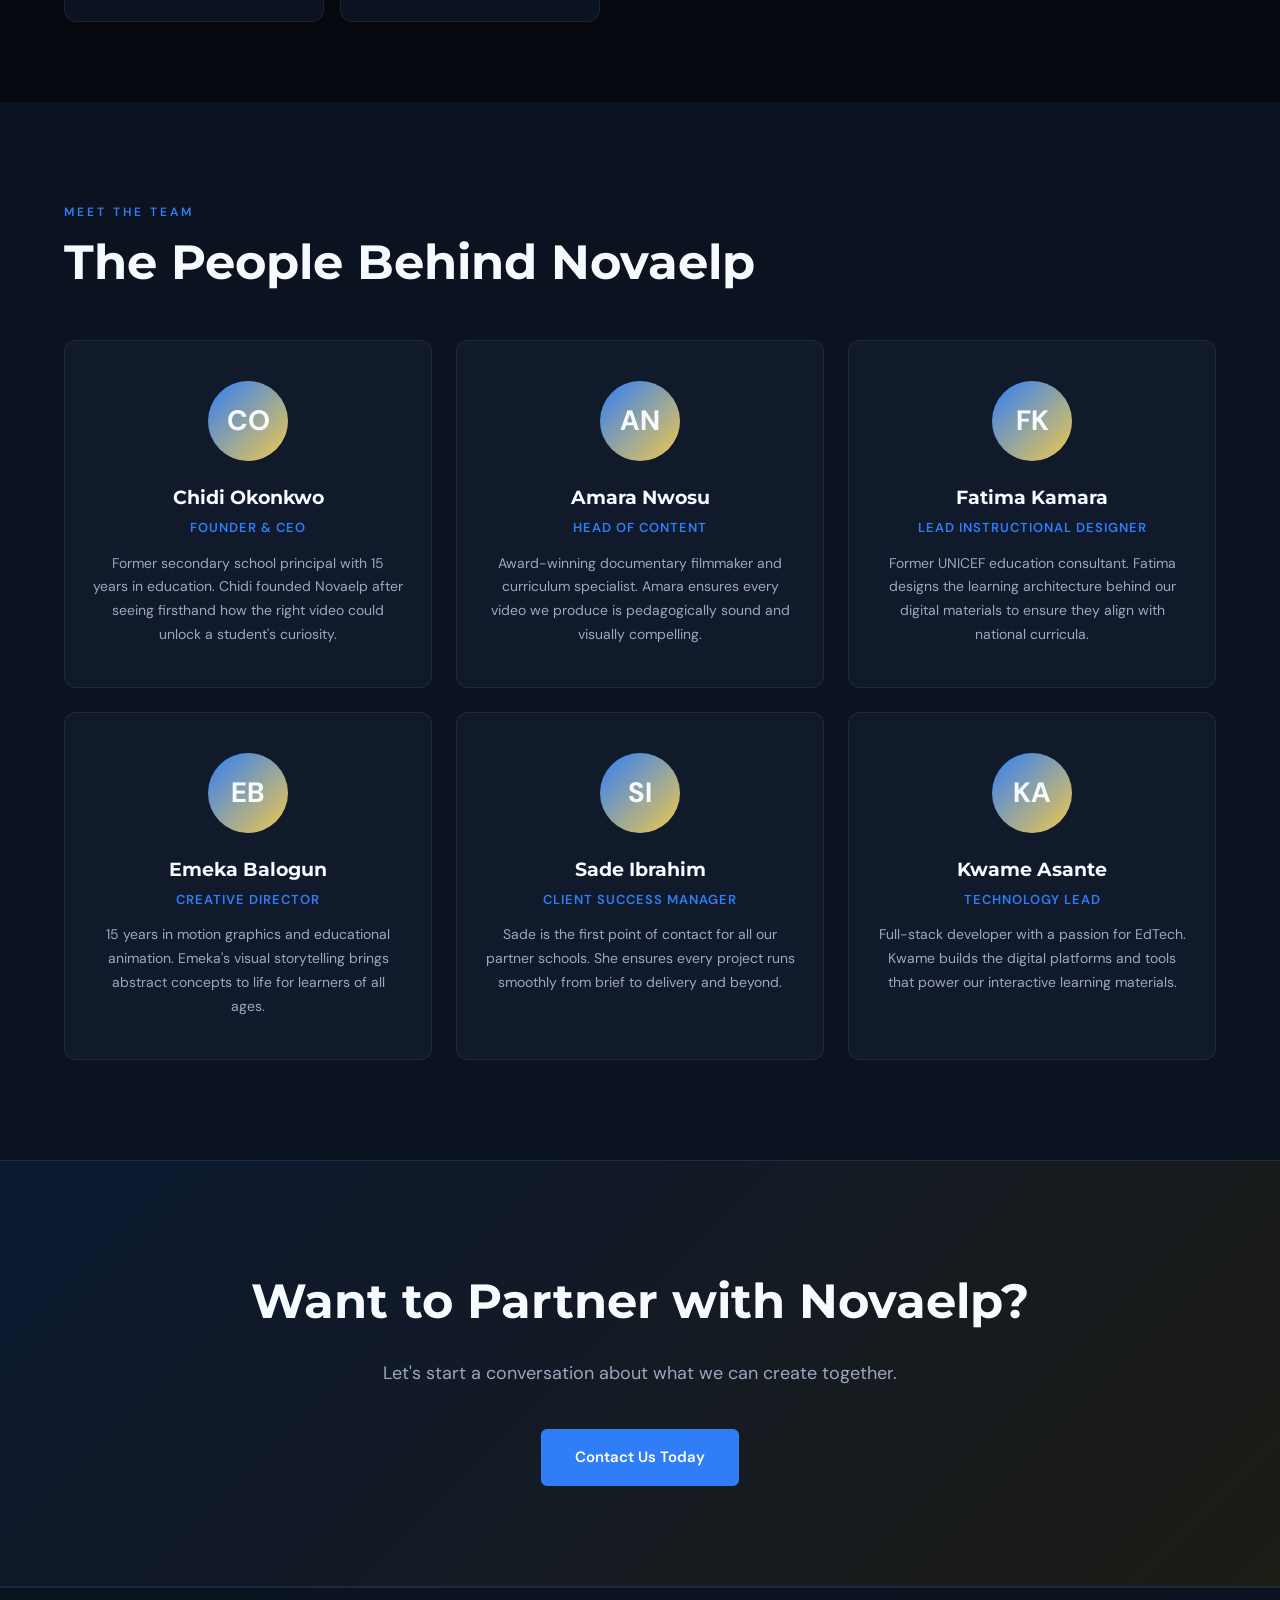
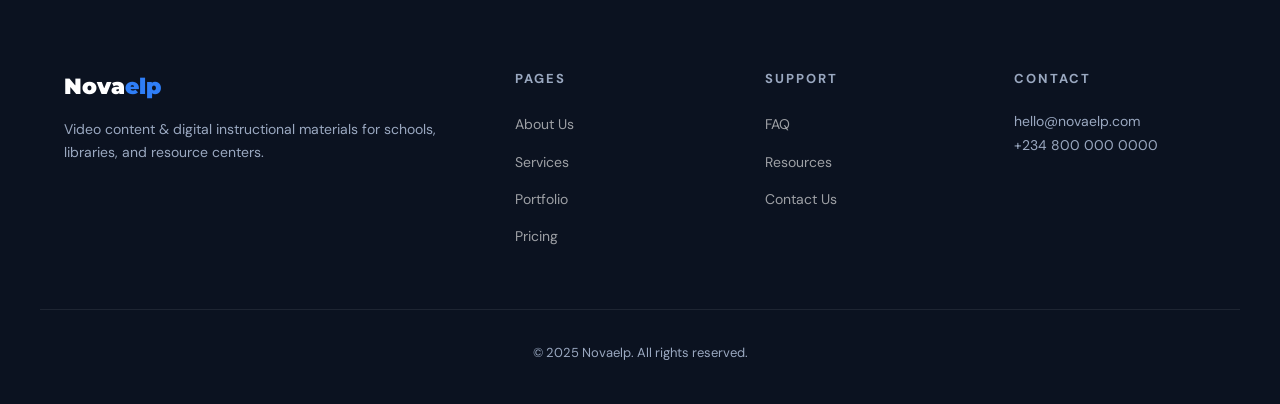
==== commit 5ad96dfc: "Switch display font to Montserrat" ====
--- a/about.html
+++ b/about.html
@@ -5,7 +5,7 @@
   <meta name="viewport" content="width=device-width, initial-scale=1.0" />
   <title>About Us — Novaelp</title>
   <link rel="stylesheet" href="styles.css" />
-  <link href="https://fonts.googleapis.com/css2?family=Playfair+Display:wght@700;900&family=DM+Sans:wght@300;400;500;600&display=swap" rel="stylesheet" />
+  <link href="https://fonts.googleapis.com/css2?family=Montserrat:wght@600;700;800;900&family=DM+Sans:wght@300;400;500;600&display=swap" rel="stylesheet" />
 </head>
 <body>
 
--- a/styles.css
+++ b/styles.css
@@ -13,7 +13,7 @@
   --text: #F7FAFF;
   --text-muted: #9AA8C0;
   --white: #FFFFFF;
-  --font-display: 'Playfair Display', serif;
+  --font-display: 'Montserrat', sans-serif;
   --font-body: 'DM Sans', sans-serif;
   --radius: 12px;
   --shadow: 0 8px 32px rgba(0,0,0,0.35);
